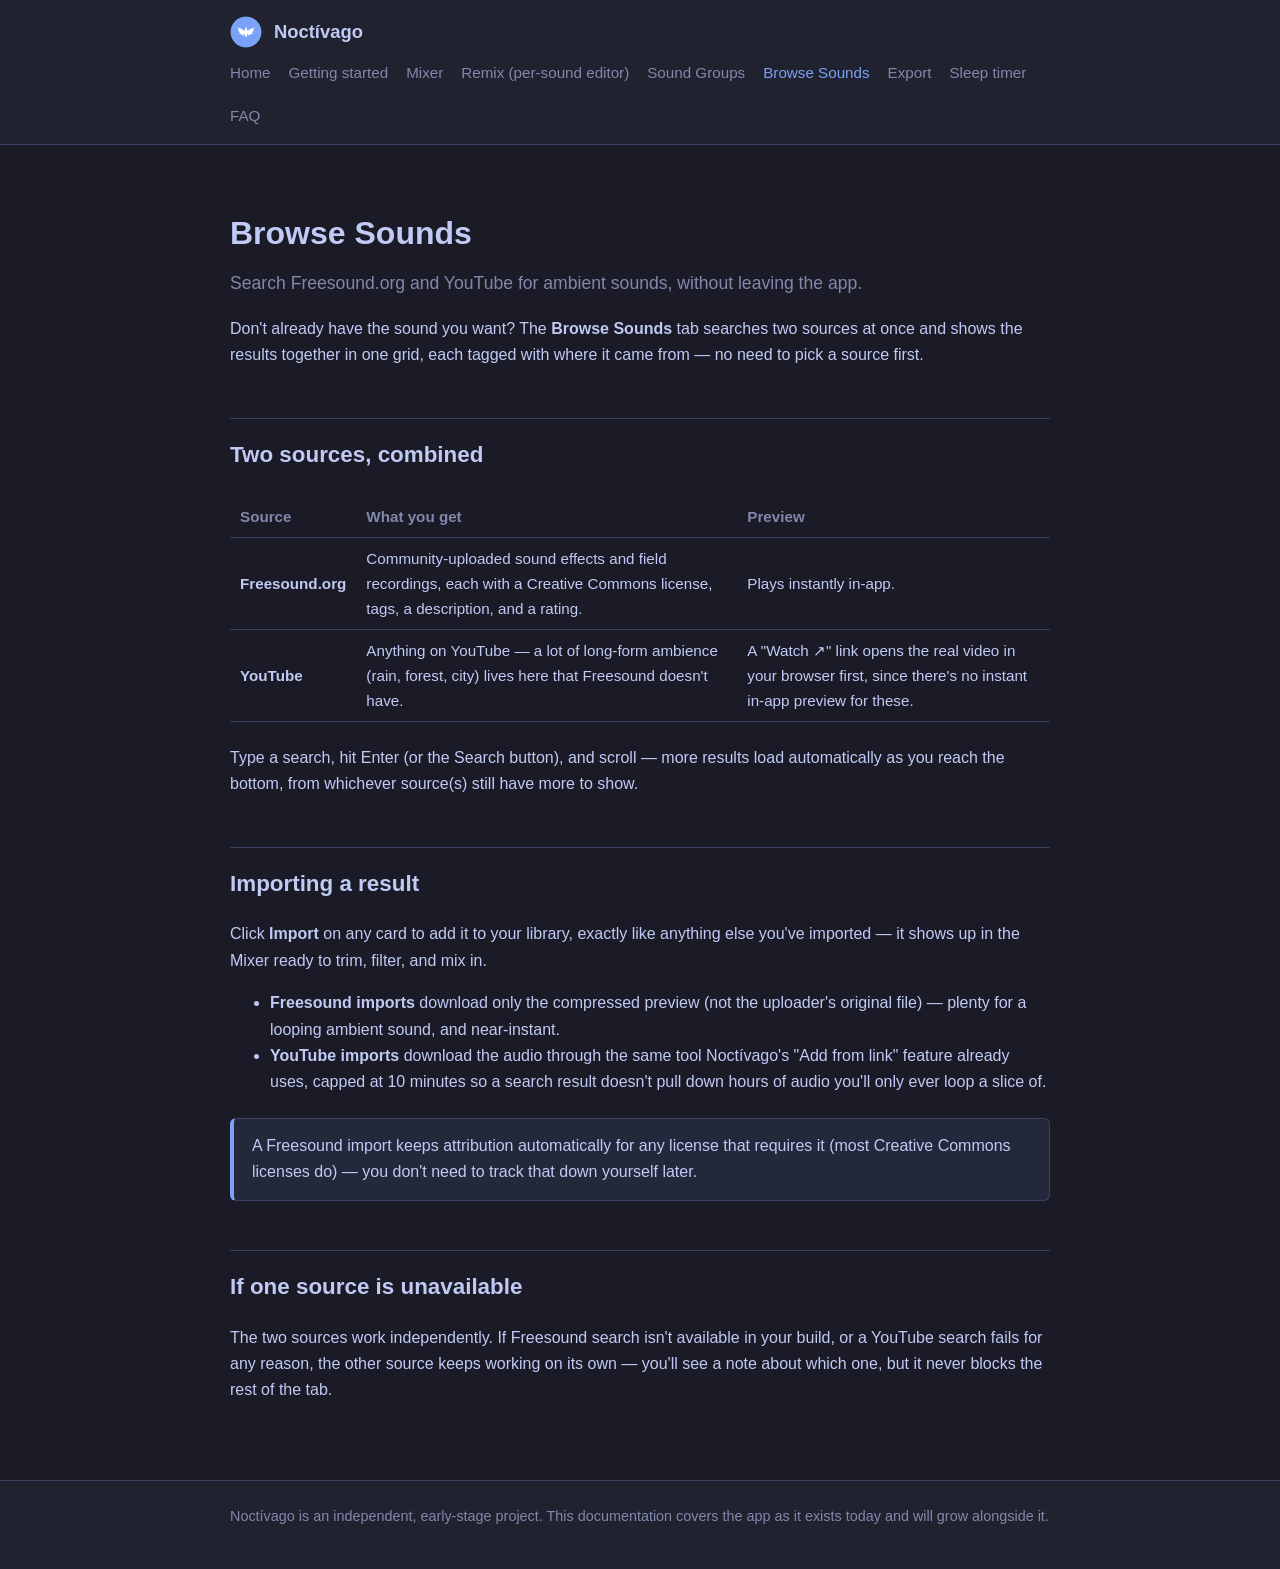
==== browse-sounds.html @ 8a32bee3 "Add Browse Sounds page, fix stale open-source FAQ answer Catches the docs up on the one real gap sin" ====
<!doctype html>
<html lang="en">
<head>
<meta charset="utf-8">
<meta name="viewport" content="width=device-width, initial-scale=1">
<title>Browse Sounds: Search Freesound &amp; YouTube — Noctívago Docs</title>
<meta name="description" content="Noctívago's Browse Sounds tab: search Freesound.org and YouTube for ambient sounds and import them straight into your library, with attribution kept automatically.">
<link rel="canonical" href="https://joaovenari.github.io/noctivago-docs/browse-sounds.html">
<link rel="icon" href="assets/img/favicon.png">
<link rel="stylesheet" href="assets/style.css">
</head>
<body>
<header class="site-header">
  <div class="wrap">
    <img class="logo" src="assets/img/favicon.png" alt="">
    <span class="brand">Noctívago</span>
    <nav class="site-nav">
      <a href="index.html">Home</a>
      <a href="getting-started.html">Getting started</a>
      <a href="mixer.html">Mixer</a>
      <a href="remix.html">Remix (per-sound editor)</a>
      <a href="sound-groups.html">Sound Groups</a>
      <a href="browse-sounds.html" class="active">Browse Sounds</a>
      <a href="export.html">Export</a>
      <a href="sleep-timer.html">Sleep timer</a>
      <a href="faq.html">FAQ</a>
    </nav>
  </div>
</header>

<main>
  <div class="wrap">
    <h1>Browse Sounds</h1>
    <p class="subtitle">Search Freesound.org and YouTube for ambient sounds, without leaving the app.</p>

    <p>Don't already have the sound you want? The <strong>Browse Sounds</strong> tab searches two sources at once and shows the results together in one grid, each tagged with where it came from — no need to pick a source first.</p>

    <h2>Two sources, combined</h2>
    <table>
      <tr><th>Source</th><th>What you get</th><th>Preview</th></tr>
      <tr><td><strong>Freesound.org</strong></td><td>Community-uploaded sound effects and field recordings, each with a Creative Commons license, tags, a description, and a rating.</td><td>Plays instantly in-app.</td></tr>
      <tr><td><strong>YouTube</strong></td><td>Anything on YouTube — a lot of long-form ambience (rain, forest, city) lives here that Freesound doesn't have.</td><td>A "Watch ↗" link opens the real video in your browser first, since there's no instant in-app preview for these.</td></tr>
    </table>

    <p>Type a search, hit Enter (or the Search button), and scroll — more results load automatically as you reach the bottom, from whichever source(s) still have more to show.</p>

    <h2>Importing a result</h2>
    <p>Click <strong>Import</strong> on any card to add it to your library, exactly like anything else you've imported — it shows up in the Mixer ready to trim, filter, and mix in.</p>
    <ul>
      <li><strong>Freesound imports</strong> download only the compressed preview (not the uploader's original file) — plenty for a looping ambient sound, and near-instant.</li>
      <li><strong>YouTube imports</strong> download the audio through the same tool Noctívago's "Add from link" feature already uses, capped at 10 minutes so a search result doesn't pull down hours of audio you'll only ever loop a slice of.</li>
    </ul>

    <div class="callout">A Freesound import keeps attribution automatically for any license that requires it (most Creative Commons licenses do) — you don't need to track that down yourself later.</div>

    <h2>If one source is unavailable</h2>
    <p>The two sources work independently. If Freesound search isn't available in your build, or a YouTube search fails for any reason, the other source keeps working on its own — you'll see a note about which one, but it never blocks the rest of the tab.</p>
  </div>
</main>

<footer><div class="wrap">Noctívago is an independent, early-stage project. This documentation covers the app as it exists today and will grow alongside it.</div></footer>
</body>
</html>
---- assets/style.css ----
:root {
  --bg: #1a1b26;
  --bg-alt: #20222f;
  --card: #24283b;
  --border: #3b4261;
  --text: #c0caf5;
  --text-dim: #8188ac;
  --accent: #7aa2f7;
  --pink: #f7768e;
  --green: #9ece6a;
}

* { box-sizing: border-box; }

html { scroll-behavior: smooth; }

body {
  margin: 0;
  background: var(--bg);
  color: var(--text);
  font-family: -apple-system, "Segoe UI", Roboto, Helvetica, Arial, sans-serif;
  line-height: 1.65;
}

a { color: var(--accent); text-decoration: none; }
a:hover { text-decoration: underline; }

.wrap {
  max-width: 860px;
  margin: 0 auto;
  padding: 0 20px;
}

header.site-header {
  border-bottom: 1px solid var(--border);
  background: var(--bg-alt);
}

.site-header .wrap {
  display: flex;
  align-items: center;
  gap: 12px;
  padding-top: 16px;
  padding-bottom: 16px;
  flex-wrap: wrap;
}

.site-header img.logo { width: 32px; height: 32px; border-radius: 50%; }

.site-header .brand {
  font-weight: 700;
  font-size: 1.15rem;
  color: var(--text);
  margin-right: auto;
}

nav.site-nav { display: flex; gap: 18px; flex-wrap: wrap; font-size: 0.95rem; }
nav.site-nav a { color: var(--text-dim); }
nav.site-nav a.active, nav.site-nav a:hover { color: var(--accent); }

main { padding: 40px 0 60px; }

h1 { font-size: 2rem; margin-bottom: 0.3em; color: var(--text); }
h2 { font-size: 1.4rem; margin-top: 2.2em; color: var(--text); border-top: 1px solid var(--border); padding-top: 0.8em; }
h3 { font-size: 1.1rem; margin-top: 1.6em; color: var(--accent); }

.subtitle { color: var(--text-dim); font-size: 1.1rem; margin-top: 0; }

p, li { color: var(--text); }

code {
  background: var(--card);
  border: 1px solid var(--border);
  border-radius: 4px;
  padding: 0.1em 0.4em;
  font-size: 0.9em;
}

.callout {
  background: var(--card);
  border: 1px solid var(--border);
  border-left: 4px solid var(--accent);
  border-radius: 6px;
  padding: 14px 18px;
  margin: 1.4em 0;
}
.callout.warn { border-left-color: var(--pink); }
.callout.good { border-left-color: var(--green); }

.btn {
  display: inline-block;
  background: var(--accent);
  color: #12131c;
  font-weight: 700;
  padding: 12px 22px;
  border-radius: 8px;
  margin: 0.5em 0.5em 0.5em 0;
}
.btn:hover { text-decoration: none; filter: brightness(1.08); }
.btn.secondary { background: transparent; color: var(--accent); border: 1px solid var(--accent); }

.feature-grid {
  display: grid;
  grid-template-columns: repeat(auto-fit, minmax(220px, 1fr));
  gap: 16px;
  margin: 1.6em 0;
}
.feature-grid .card {
  background: var(--card);
  border: 1px solid var(--border);
  border-radius: 8px;
  padding: 16px 18px;
}
.feature-grid .card h3 { margin-top: 0; }
.feature-grid .card p { color: var(--text-dim); margin-bottom: 0; font-size: 0.95rem; }

img.screenshot {
  max-width: 100%;
  border-radius: 8px;
  border: 1px solid var(--border);
  margin: 1em 0;
}

table { border-collapse: collapse; width: 100%; margin: 1.4em 0; }
th, td { text-align: left; border-bottom: 1px solid var(--border); padding: 8px 10px; font-size: 0.95rem; }
th { color: var(--text-dim); font-weight: 600; }

footer {
  border-top: 1px solid var(--border);
  background: var(--bg-alt);
  color: var(--text-dim);
  font-size: 0.9rem;
  padding: 24px 0 40px;
}

@media (max-width: 480px) {
  h1 { font-size: 1.6rem; }
}
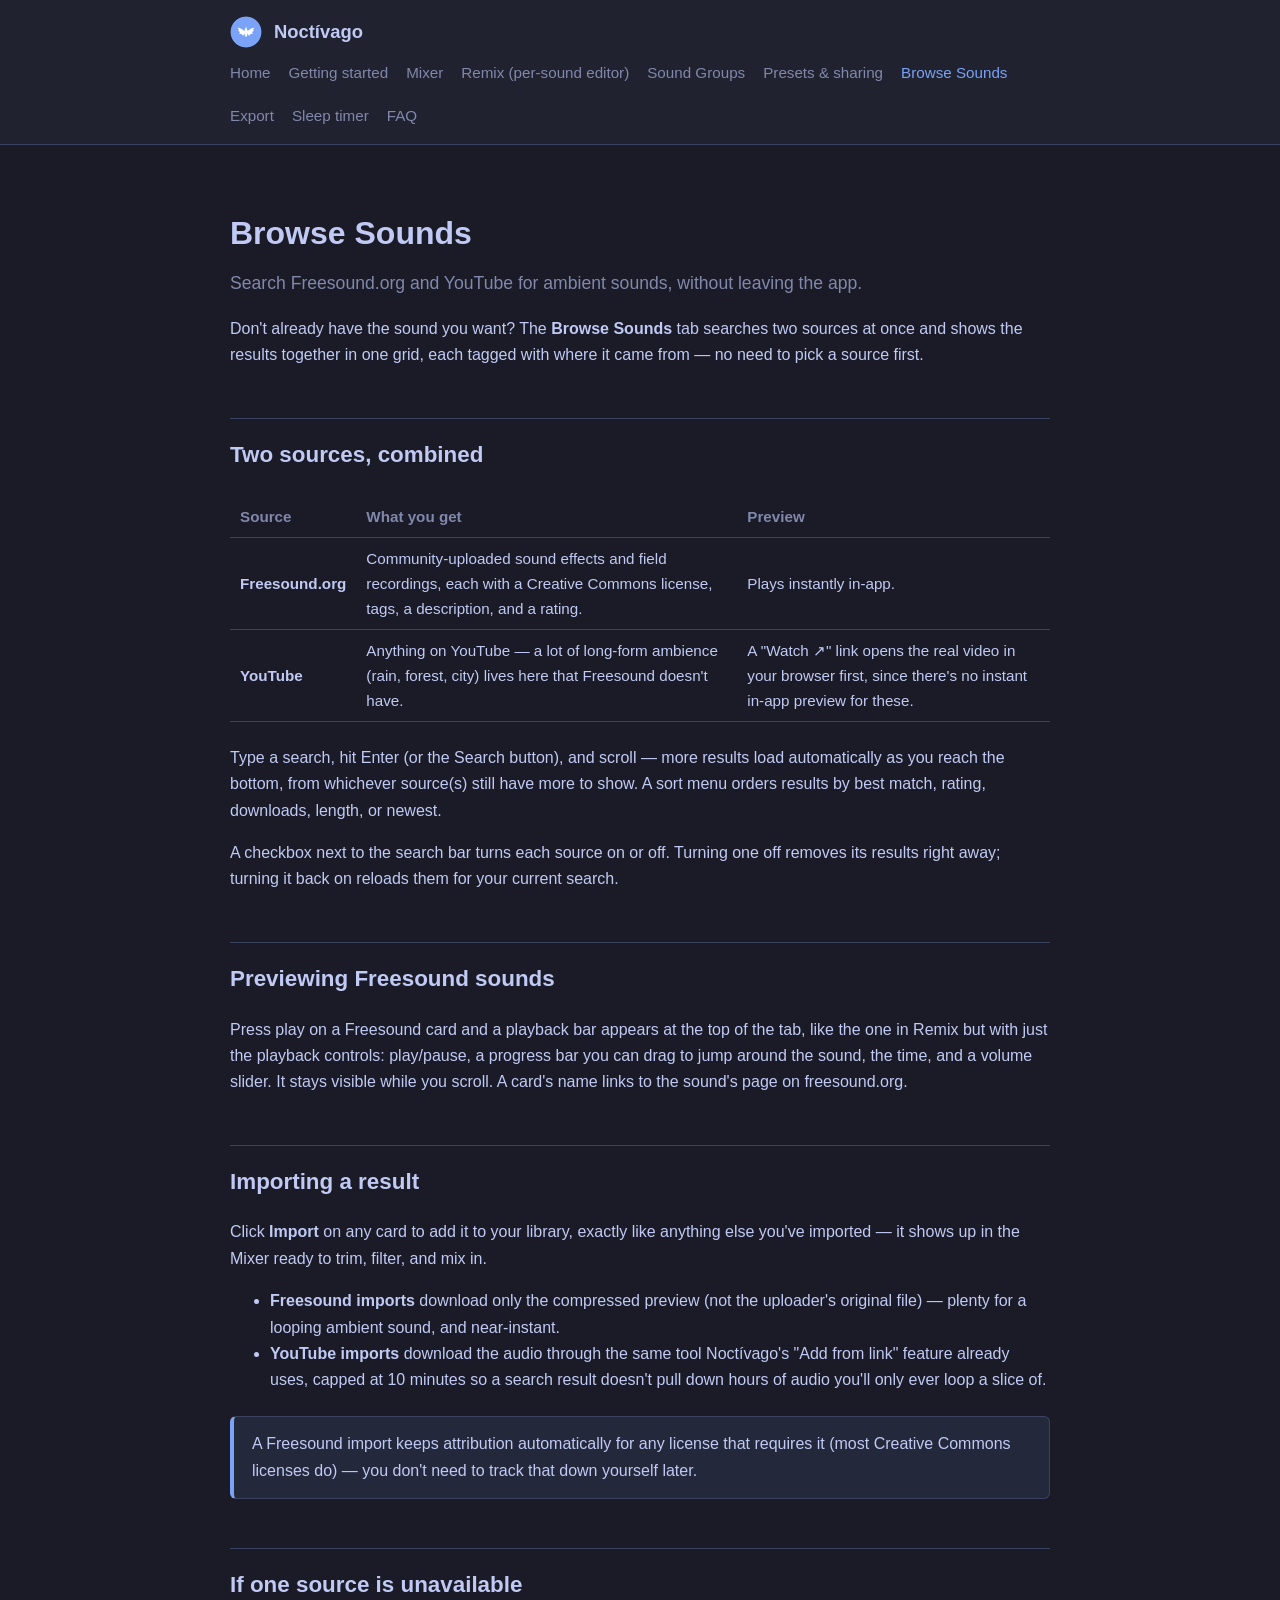
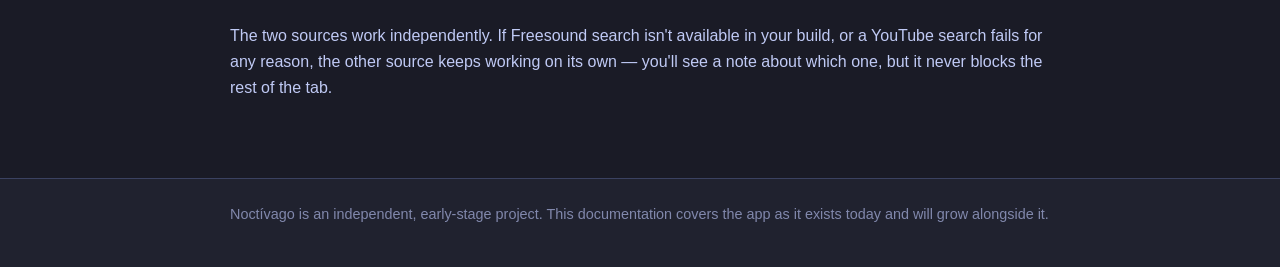
==== commit 866084aa: "Catch docs up to v0.1.207-225: Presets & sharing page (Community tab), pan, pan/group drift, loop se" ====
--- a/browse-sounds.html
+++ b/browse-sounds.html
@@ -5,7 +5,7 @@
 <meta name="viewport" content="width=device-width, initial-scale=1">
 <title>Browse Sounds: Search Freesound &amp; YouTube — Noctívago Docs</title>
 <meta name="description" content="Noctívago's Browse Sounds tab: search Freesound.org and YouTube for ambient sounds and import them straight into your library, with attribution kept automatically.">
-<link rel="canonical" href="https://joaovenari.github.io/noctivago-docs/browse-sounds.html">
+<link rel="canonical" href="https://venari-hunt.github.io/noctivago-docs/browse-sounds.html">
 <link rel="icon" href="assets/img/favicon.png">
 <link rel="stylesheet" href="assets/style.css">
 </head>
@@ -20,6 +20,7 @@
       <a href="mixer.html">Mixer</a>
       <a href="remix.html">Remix (per-sound editor)</a>
       <a href="sound-groups.html">Sound Groups</a>
+      <a href="presets.html">Presets &amp; sharing</a>
       <a href="browse-sounds.html" class="active">Browse Sounds</a>
       <a href="export.html">Export</a>
       <a href="sleep-timer.html">Sleep timer</a>
@@ -42,7 +43,11 @@
       <tr><td><strong>YouTube</strong></td><td>Anything on YouTube — a lot of long-form ambience (rain, forest, city) lives here that Freesound doesn't have.</td><td>A "Watch ↗" link opens the real video in your browser first, since there's no instant in-app preview for these.</td></tr>
     </table>
 
-    <p>Type a search, hit Enter (or the Search button), and scroll — more results load automatically as you reach the bottom, from whichever source(s) still have more to show.</p>
+    <p>Type a search, hit Enter (or the Search button), and scroll — more results load automatically as you reach the bottom, from whichever source(s) still have more to show. A sort menu orders results by best match, rating, downloads, length, or newest.</p>
+    <p>A checkbox next to the search bar turns each source on or off. Turning one off removes its results right away; turning it back on reloads them for your current search.</p>
+
+    <h2>Previewing Freesound sounds</h2>
+    <p>Press play on a Freesound card and a playback bar appears at the top of the tab, like the one in Remix but with just the playback controls: play/pause, a progress bar you can drag to jump around the sound, the time, and a volume slider. It stays visible while you scroll. A card's name links to the sound's page on freesound.org.</p>
 
     <h2>Importing a result</h2>
     <p>Click <strong>Import</strong> on any card to add it to your library, exactly like anything else you've imported — it shows up in the Mixer ready to trim, filter, and mix in.</p>
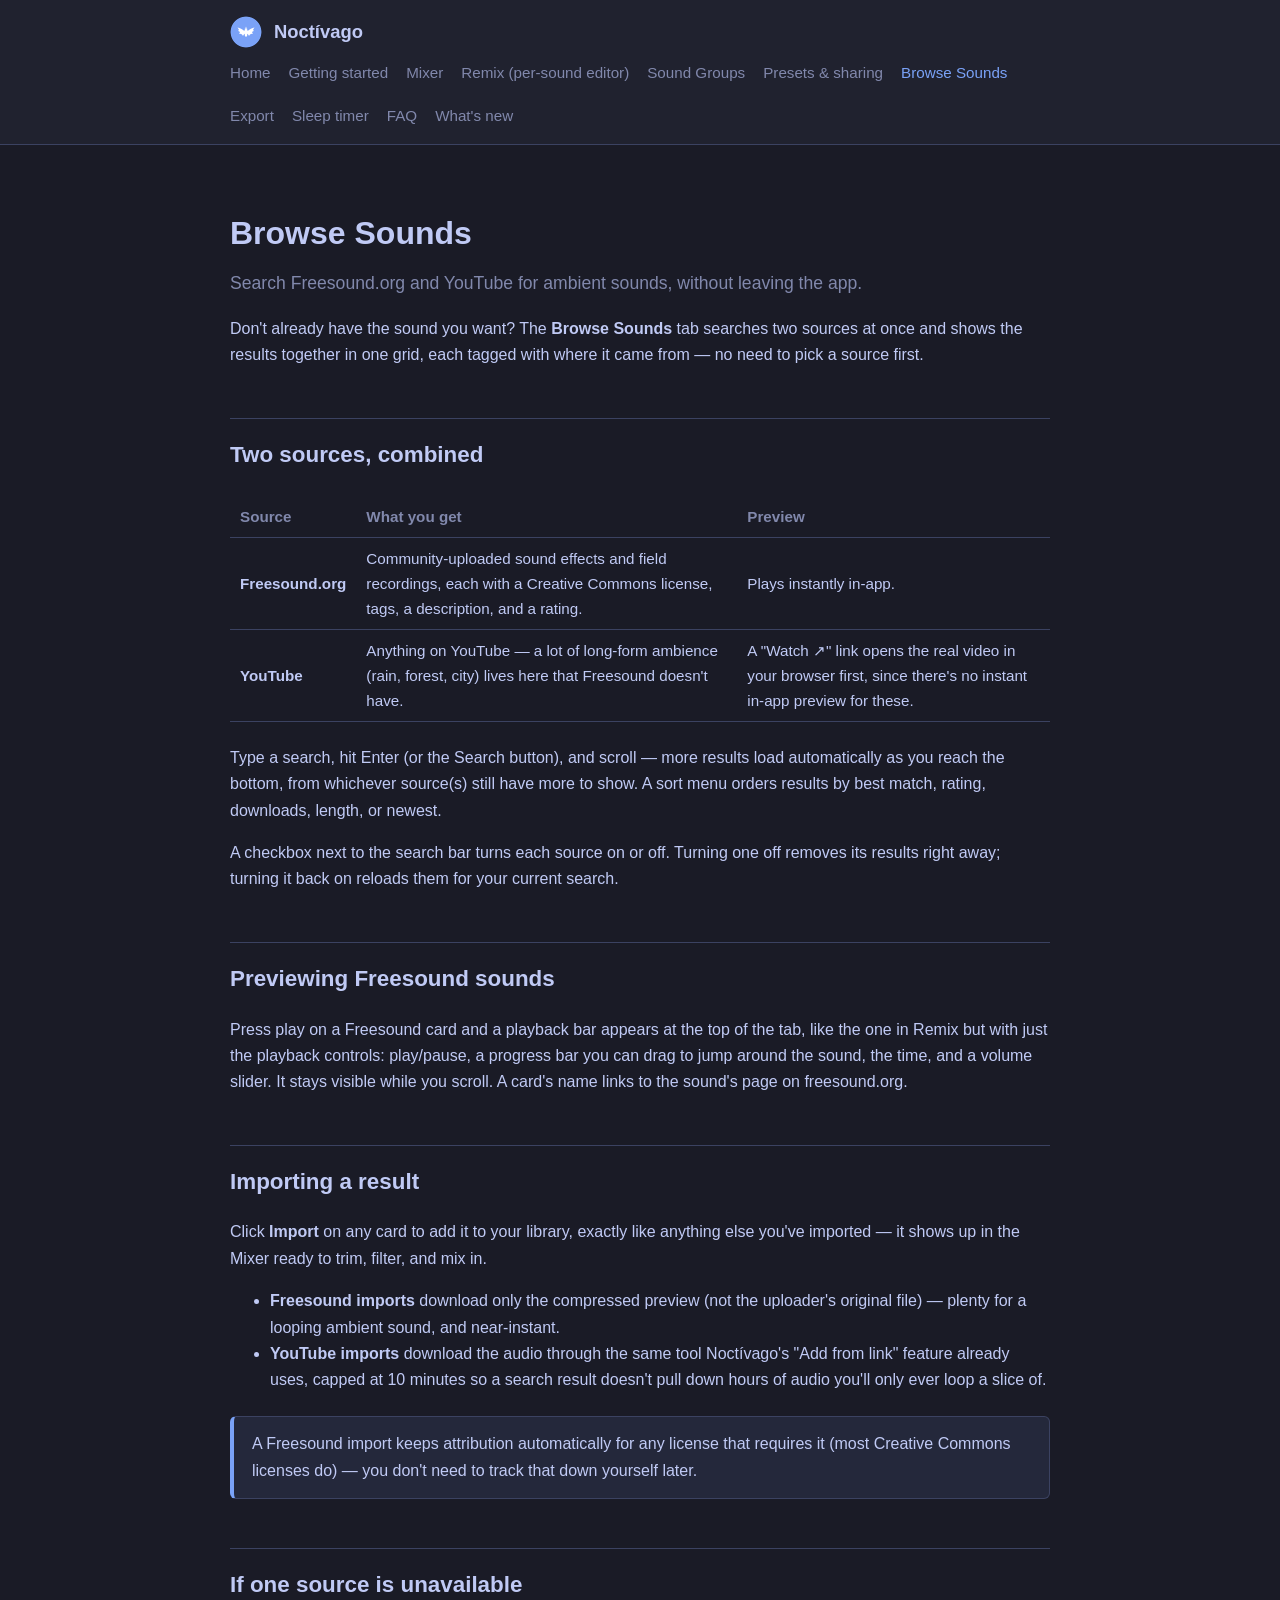
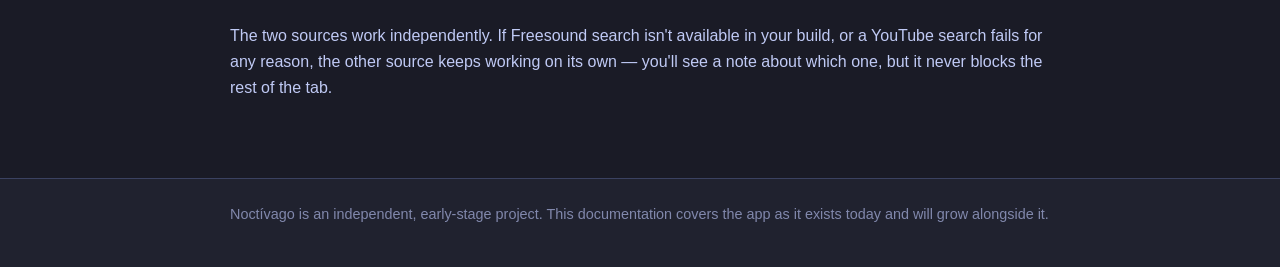
==== commit 1bccd796: "Add a What's new page generated from the app's CHANGELOG.md" ====
--- a/browse-sounds.html
+++ b/browse-sounds.html
@@ -25,6 +25,7 @@
       <a href="export.html">Export</a>
       <a href="sleep-timer.html">Sleep timer</a>
       <a href="faq.html">FAQ</a>
+      <a href="changelog.html">What's new</a>
     </nav>
   </div>
 </header>
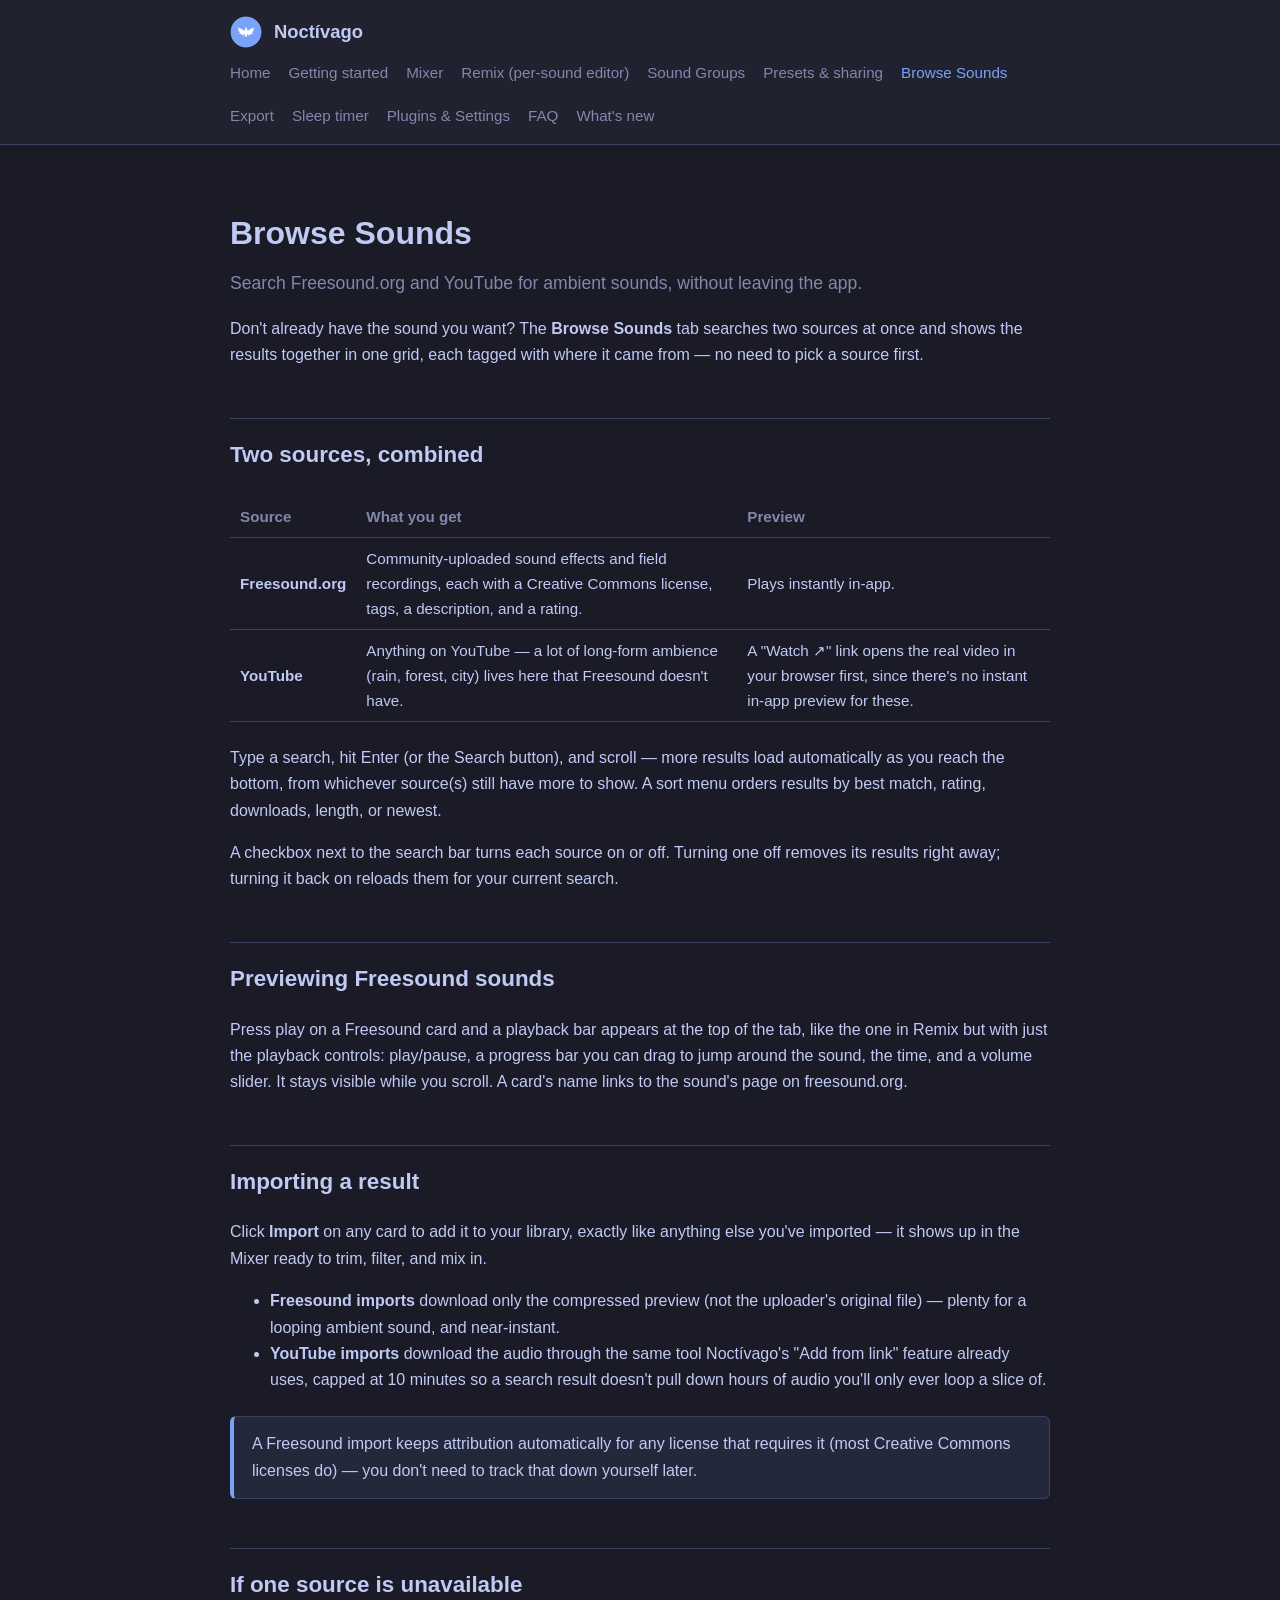
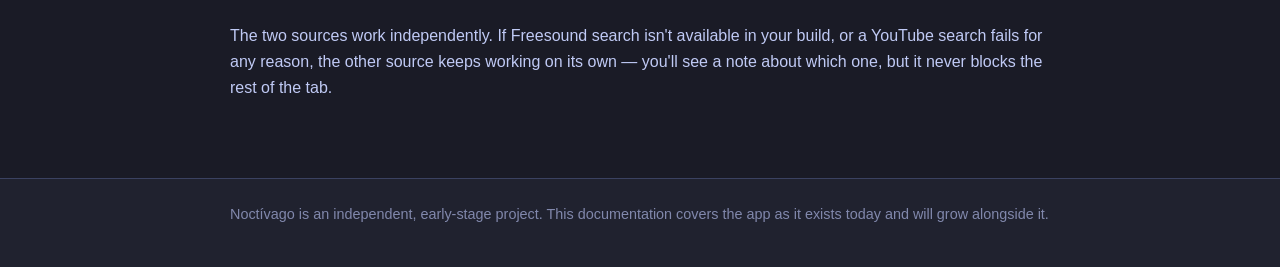
==== commit 37c12bff: "Plugins & Settings page, Clip report, v0.1.235 What's new Co-Authored-By: Claude Opus 5 <noreply@ant" ====
--- a/browse-sounds.html
+++ b/browse-sounds.html
@@ -24,6 +24,7 @@
       <a href="browse-sounds.html" class="active">Browse Sounds</a>
       <a href="export.html">Export</a>
       <a href="sleep-timer.html">Sleep timer</a>
+      <a href="plugins.html">Plugins &amp; Settings</a>
       <a href="faq.html">FAQ</a>
       <a href="changelog.html">What's new</a>
     </nav>
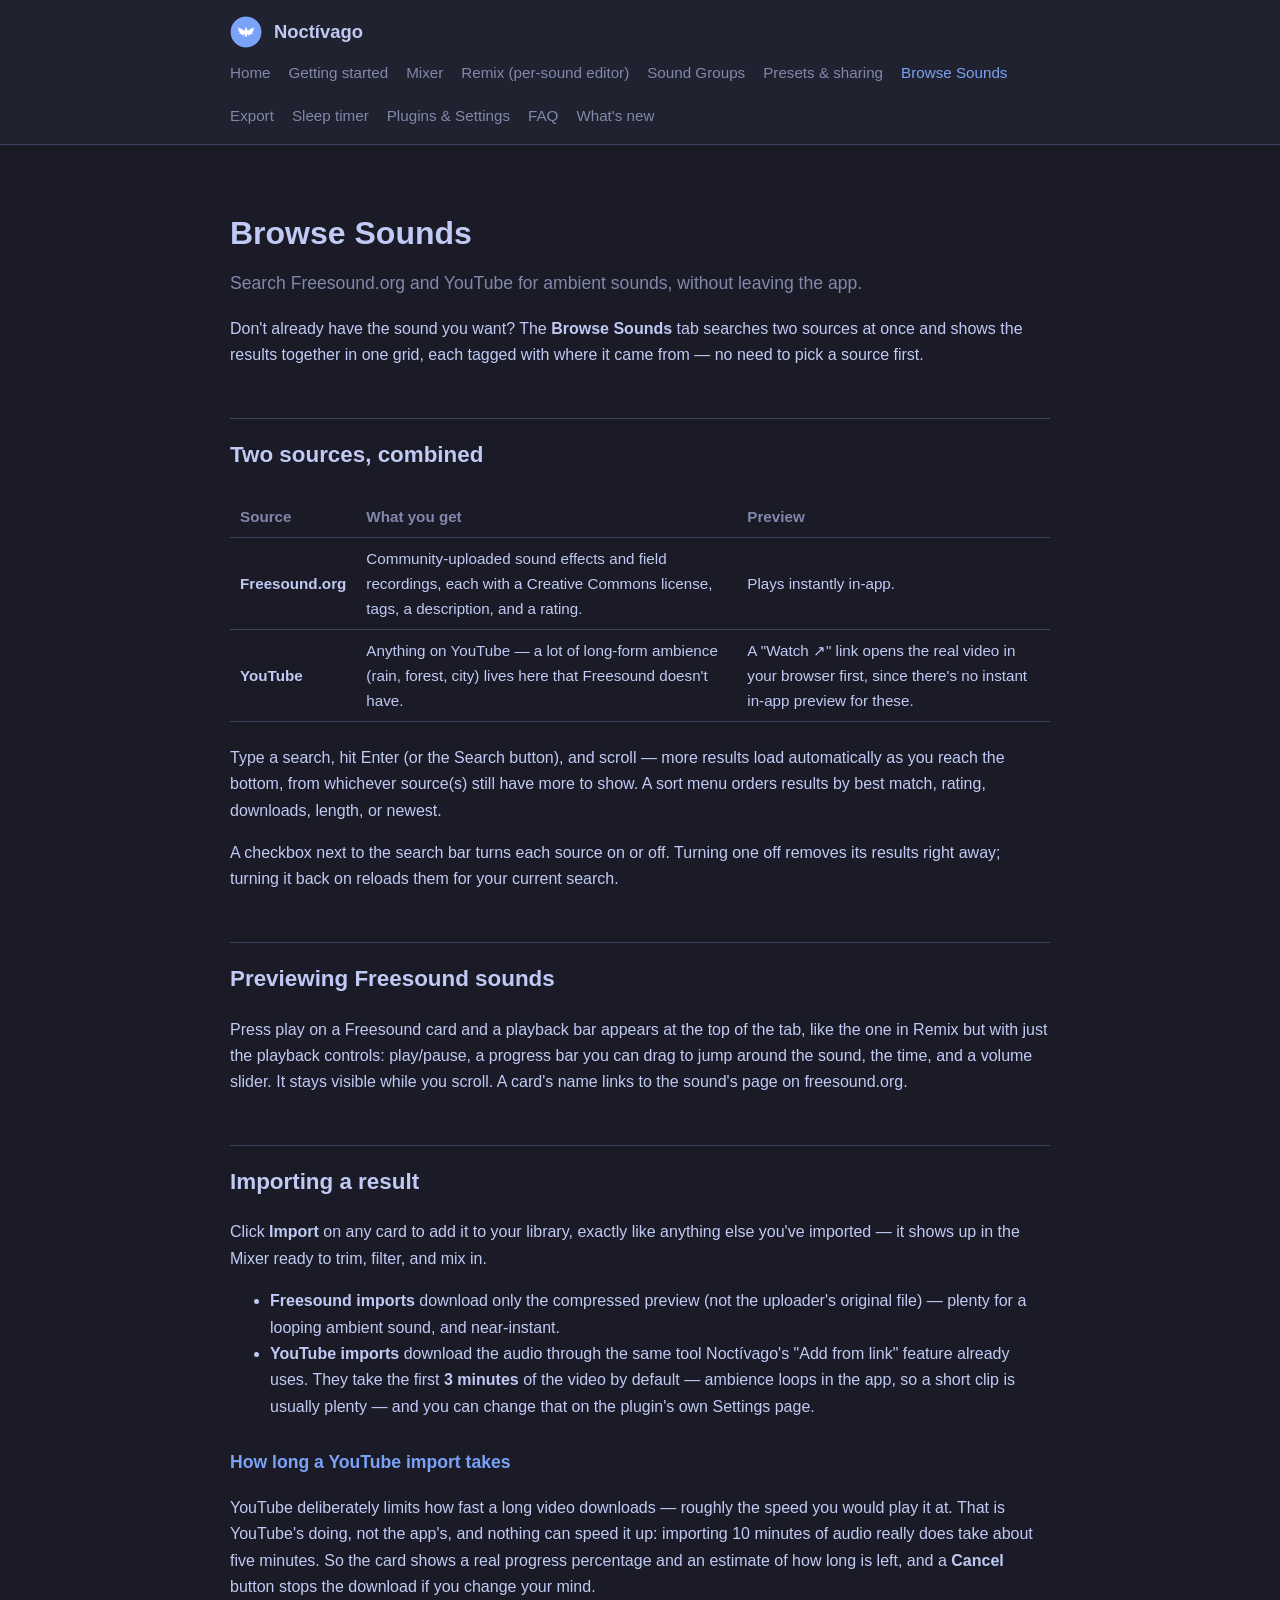
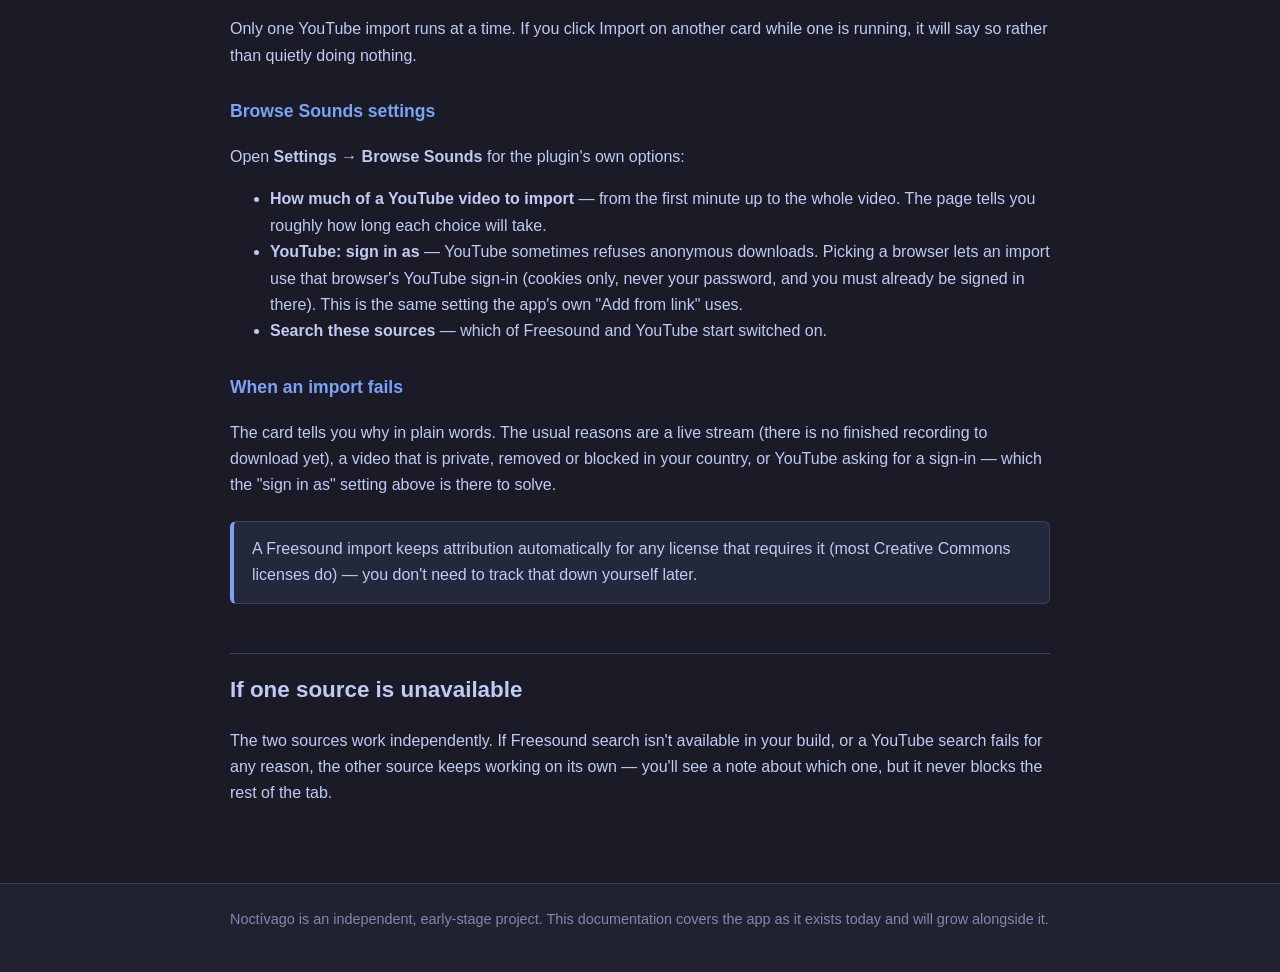
==== commit 7e04693c: "Browse Sounds: YouTube import length, progress, cancel and its own settings Documents v0.1.239 / Bro" ====
--- a/browse-sounds.html
+++ b/browse-sounds.html
@@ -55,9 +55,24 @@
     <p>Click <strong>Import</strong> on any card to add it to your library, exactly like anything else you've imported — it shows up in the Mixer ready to trim, filter, and mix in.</p>
     <ul>
       <li><strong>Freesound imports</strong> download only the compressed preview (not the uploader's original file) — plenty for a looping ambient sound, and near-instant.</li>
-      <li><strong>YouTube imports</strong> download the audio through the same tool Noctívago's "Add from link" feature already uses, capped at 10 minutes so a search result doesn't pull down hours of audio you'll only ever loop a slice of.</li>
+      <li><strong>YouTube imports</strong> download the audio through the same tool Noctívago's "Add from link" feature already uses. They take the first <strong>3 minutes</strong> of the video by default — ambience loops in the app, so a short clip is usually plenty — and you can change that on the plugin's own Settings page.</li>
     </ul>
 
+
+    <h3>How long a YouTube import takes</h3>
+    <p>YouTube deliberately limits how fast a long video downloads — roughly the speed you would play it at. That is YouTube's doing, not the app's, and nothing can speed it up: importing 10 minutes of audio really does take about five minutes. So the card shows a real progress percentage and an estimate of how long is left, and a <strong>Cancel</strong> button stops the download if you change your mind.</p>
+    <p>Only one YouTube import runs at a time. If you click Import on another card while one is running, it will say so rather than quietly doing nothing.</p>
+
+    <h3>Browse Sounds settings</h3>
+    <p>Open <strong>Settings → Browse Sounds</strong> for the plugin's own options:</p>
+    <ul>
+      <li><strong>How much of a YouTube video to import</strong> — from the first minute up to the whole video. The page tells you roughly how long each choice will take.</li>
+      <li><strong>YouTube: sign in as</strong> — YouTube sometimes refuses anonymous downloads. Picking a browser lets an import use that browser's YouTube sign-in (cookies only, never your password, and you must already be signed in there). This is the same setting the app's own "Add from link" uses.</li>
+      <li><strong>Search these sources</strong> — which of Freesound and YouTube start switched on.</li>
+    </ul>
+
+    <h3>When an import fails</h3>
+    <p>The card tells you why in plain words. The usual reasons are a live stream (there is no finished recording to download yet), a video that is private, removed or blocked in your country, or YouTube asking for a sign-in — which the "sign in as" setting above is there to solve.</p>
     <div class="callout">A Freesound import keeps attribution automatically for any license that requires it (most Creative Commons licenses do) — you don't need to track that down yourself later.</div>
 
     <h2>If one source is unavailable</h2>
